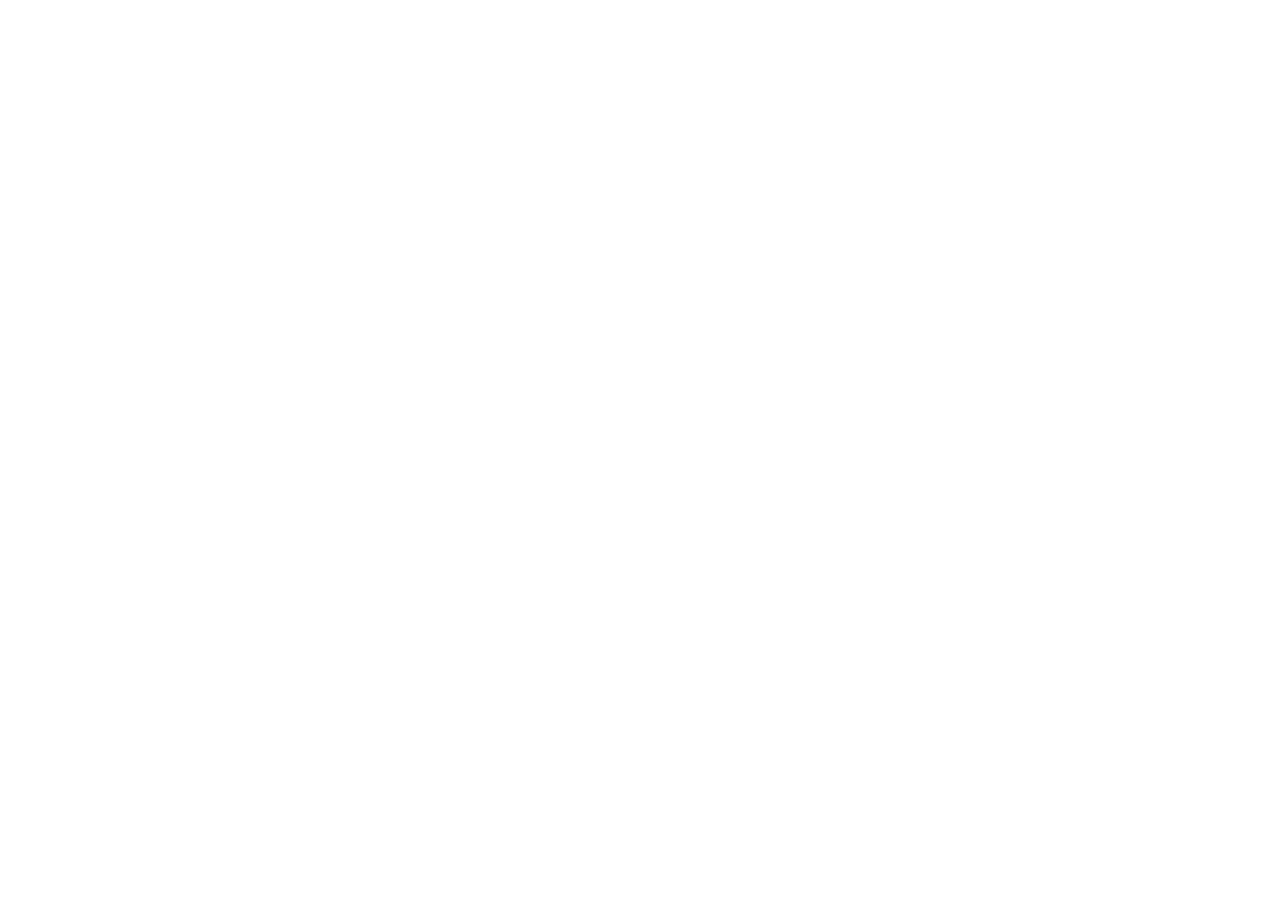
==== index.html @ e5041d4a "estrutura de pastas" ====
<!DOCTYPE html>
<html lang="pt-br">
<head>
    <meta charset="UTF-8">
    <meta http-equiv="X-UA-Compatible" content="IE=edge">
    <meta name="viewport" content="width=device-width, initial-scale=1.0">
    <title>Soul Music</title>
</head>
<body>
    
</body>
</html>
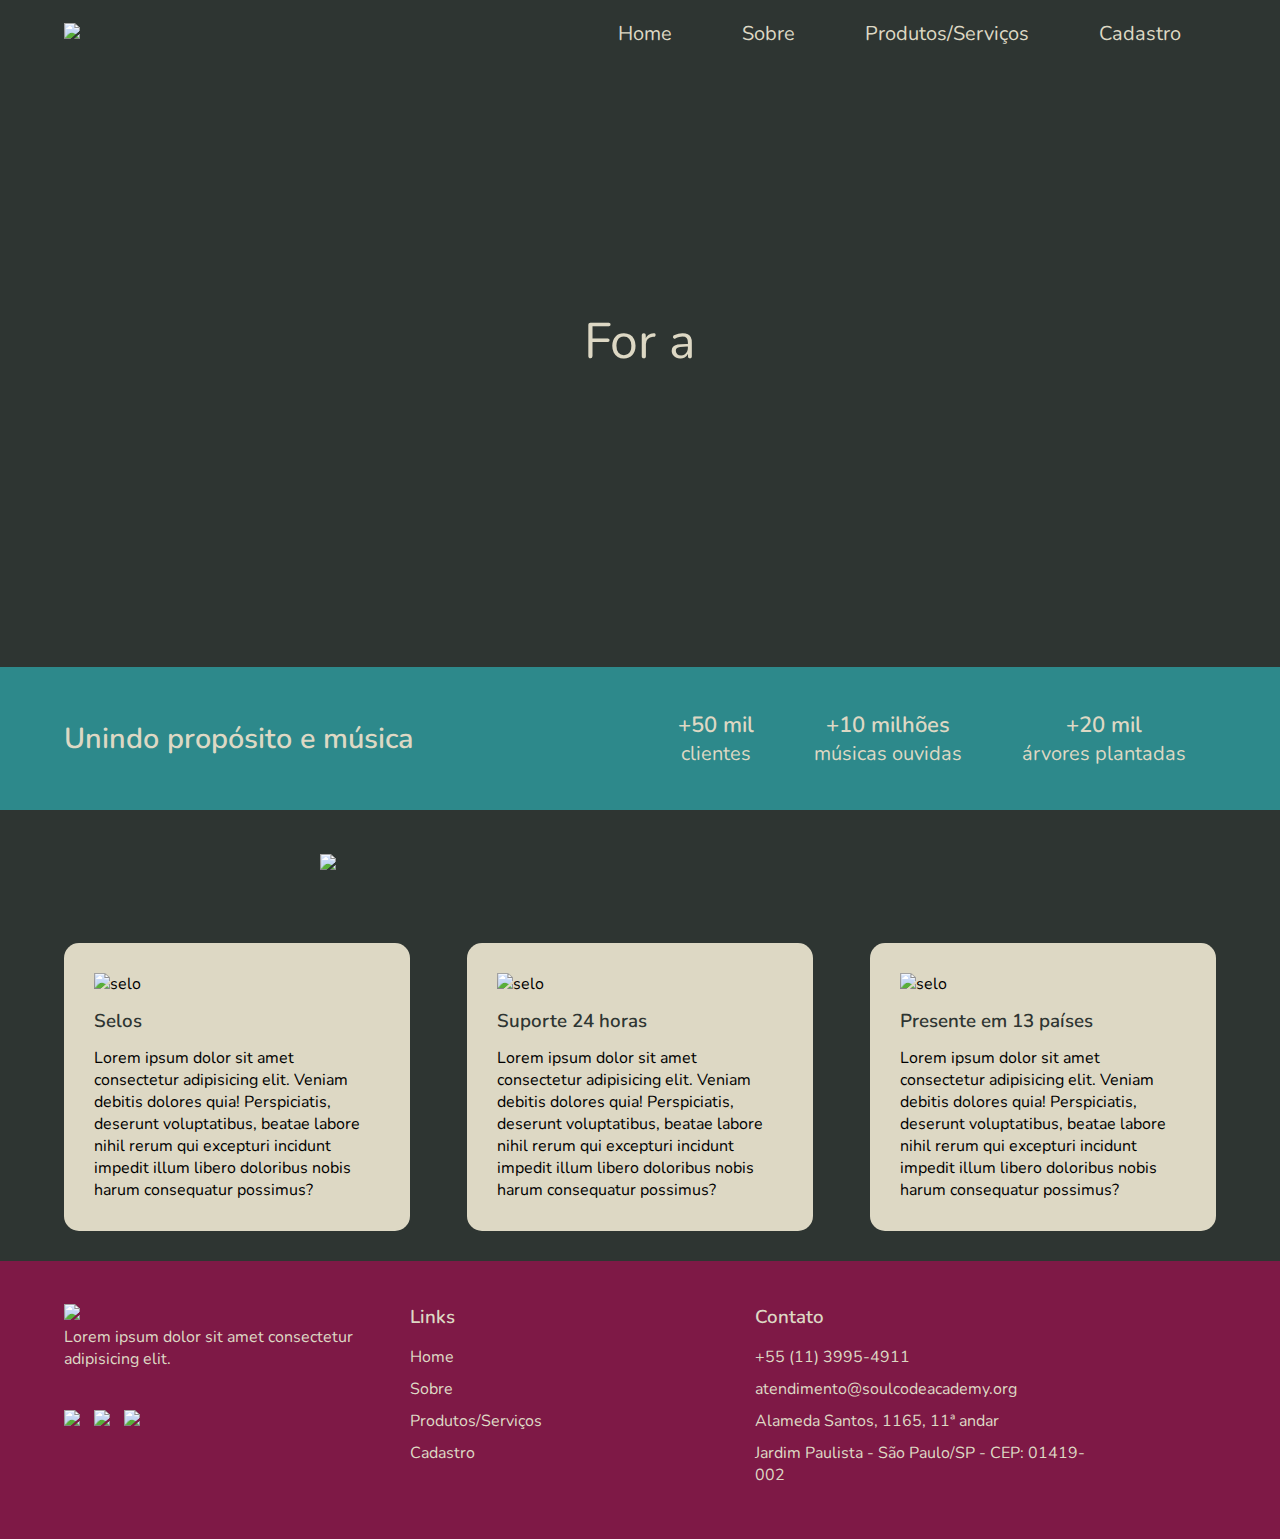
==== commit 8750efd0: "Página Inicial responsiva" ====
--- a/index.html
+++ b/index.html
@@ -4,9 +4,151 @@
     <meta charset="UTF-8">
     <meta http-equiv="X-UA-Compatible" content="IE=edge">
     <meta name="viewport" content="width=device-width, initial-scale=1.0">
+    <link rel="stylesheet" href="assets/style.css">
     <title>Soul Music</title>
 </head>
 <body>
-    
+    <div class="background">
+        <!--Header-->
+        <header>
+            <div class="container">
+                <nav>
+                    <div class="logo">
+                        <a href="index.html"><img src="images/Artboard5.png"></a>
+                    </div>
+                    <ul class="ul">
+                        <li><a href="#">Home</a></li>
+                        <li><a href="#">Sobre</a></li>
+                        <li><a href="#">Produtos/Serviços</a></li>
+                        <li><a href="#">Cadastro</a></li>
+                    </ul>
+                    <div class="menu-icon">
+                        <img src="images/icon.png"alt="icon-menu">
+                    </div>
+
+                </nav>
+            </div>
+
+        </header>
+         <!--End Header-->
+         <!--Main - Conteúdo Principal-->
+         <main>
+            <div class="main-banner">
+                <!--Main Text-->
+                <div class="main-text">
+                    <h1 id="text">For all times, music!</h1>
+                </div>
+                <!--End Main Text-->   
+            </div>        
+         </main>
+         <!--End Main-->
+    </div>
+   
+    <section class="resultados">
+        <!--Container-->
+        <div class="container">
+            <!--Results Container-->
+            <div class="resultados-text">
+                Unindo propósito e música
+            </div>
+            <!--End Results Container-->
+            <div class="resultados-numero">
+                <p>
+                    <span>+50 mil</span><br>
+                    clientes
+                </p>
+
+                <p>
+                    <span>+10 milhões</span><br>
+                    músicas ouvidas
+                </p>
+
+                <p>
+                    <span>+20 mil</span><br>
+                    árvores plantadas
+                </p>
+            </div>
+
+        </div>
+         <!--End Container-->
+
+    </section>
+    <!--End Results-->
+    <!--Marca SoulMusic-->
+    <section class="logomarca">
+        <div class="fundo-logo">
+            <img src="images/Artboard5.png">
+        </div>
+    <!-- End Marca SoulMusic-->
+    </section>
+    <!--Section Diferenciais-->
+    <div class="diferenciais">
+        <div class="container">
+            <div class="card">
+                <img src="images/estrela.png" alt="selo">
+                <h3 class="titulo">
+                    Selos
+                </h3>
+                <p>Lorem ipsum dolor sit amet consectetur adipisicing elit. 
+                    Veniam debitis dolores quia! Perspiciatis, deserunt voluptatibus, beatae labore nihil rerum qui excepturi incidunt impedit illum libero doloribus nobis harum consequatur possimus?</p>
+            </div>
+
+            <div class="card">
+                <img src="images/relogio.png" alt="selo">
+                <h3 class="titulo">
+                    Suporte 24 horas
+                </h3>
+                <p>Lorem ipsum dolor sit amet consectetur adipisicing elit. 
+                    Veniam debitis dolores quia! Perspiciatis, deserunt voluptatibus, beatae labore nihil rerum qui excepturi incidunt impedit illum libero doloribus nobis harum consequatur possimus?</p>
+            </div>
+
+            <div class="card">
+                <img src="images/globo2.png" alt="selo">
+                <h3 class="titulo">
+                    Presente em 13 países
+                </h3>
+                <p>Lorem ipsum dolor sit amet consectetur adipisicing elit. 
+                    Veniam debitis dolores quia! Perspiciatis, deserunt voluptatibus, beatae labore nihil rerum qui excepturi incidunt impedit illum libero doloribus nobis harum consequatur possimus?</p>
+            </div>
+        </div>
+    </div>
+    <footer>
+        <div class="container">
+            <ul>
+                <a href="index.html"><img class="logo" src="images/Artboard3.png"></a>
+                <p>Lorem ipsum dolor sit amet consectetur adipisicing elit. </p>
+                <div class="redes-sociais">
+                    <img src="images/linkedin.png">
+                    <img src="images/insta.png">
+                    <img src="images/globo.png">
+
+
+                </div>
+            </ul>
+            <ul>
+                <h3>Links</h3>
+                <li><a href="#">Home</a></li>
+                <li><a href="#">Sobre</a></li>
+                <li><a href="#">Produtos/Serviços</a></li>
+                <li><a href="#">Cadastro</a></li>
+            </ul>
+            <ul>
+                <h3>Contato</h3>
+                <li> 
+                    +55 (11) 3995-4911
+                </li>
+                <li> 
+                    atendimento@soulcodeacademy.org
+                </li>
+                <li> 
+                    Alameda Santos, 1165, 11ª andar
+                </li>
+                <li>
+                    Jardim Paulista - São Paulo/SP - CEP: 01419-002
+                </li>
+            </ul>
+        </div>
+    </footer>
+    <script src="scripts/script.js"></script> 
 </body>
 </html>--- a/assets/style.css
+++ b/assets/style.css
@@ -0,0 +1,327 @@
+@import url('https://fonts.googleapis.com/css2?family=Nunito:wght@300&display=swap');
+
+*{
+    margin: 0;
+    padding: 0;
+    box-sizing: border-box;
+    text-decoration: none;
+    
+   
+}
+
+body{
+    font-family: 'Nunito', sans-serif;
+    background: var(--space-crayola);
+
+}
+/*pseudo-classe - mais específica que a tag html, mãe de todos os elementos da nossa página, crio variáveis para serem utilizadas no meu css*/
+:root{
+    --space-crayola: #2E3532;
+    --dark-cyan: #2D898B;
+    --bone: #DDD8C4;
+    --pansy-purple: #7E1946;
+    --lilac-luster: #B08EA2;
+}
+
+.background{
+    background: var(--space-crayola);
+}
+/*classes reutilizáveis - delimitar o conteúdo do site*/
+.container{
+    max-width: 1440px;
+    padding: 0 5%;
+    margin: 0 auto;
+
+}
+section, footer{
+    padding: 2.7rem 0;
+
+}
+/*classes do site*/
+nav{
+    display: flex;
+    justify-content: space-between;
+    align-items: center;
+    padding: 20px 0;
+}
+
+/* -- Menu -- */
+.logo img{
+    width: 30%;
+}
+
+.ul{
+    display: flex;
+    align-items: center;
+    list-style: none;
+}
+
+.ul li{
+    margin: 0 35px;
+    font-size: 20px;
+}
+
+.ul li a{
+    color: var(--bone);
+}
+.menu-icon img{
+    width: 30px;
+    
+}
+.menu-icon{
+    display: none;
+    position: relative;
+    z-index: 10;
+
+}
+/* -- End Menu Icon -- */
+
+
+/* -- Responsive -- */
+@media(max-width: 720px){
+    .menu-icon{
+        display: block;
+    
+    }
+    .ul{
+        position: fixed;
+        background: var(--space-crayola);
+        top: 0;
+        width: 100%;
+        height: 100%;
+        left: 100%;
+        transition: 0.3s;
+        flex-direction: column;
+        justify-content: center;
+
+    }
+    .ul li{
+        font-size: 20px;
+        margin: 20px 0;
+        
+    }
+    .ul.ativo{
+        left: 0;
+    }
+   
+    .main-banner{
+        width: 100%;
+    }
+    .main-text{
+        width: 100%;
+        text-align: center;
+    }
+    .main-text h1{
+        font-size: 10px;
+    }
+    .resultados .container{
+        flex-direction: column;
+    }
+    .resultados .resultados-text,
+    .resultados .resultados-numero{
+        width: 100%;
+        text-align: center;
+    }
+    .resultados-numero{
+        margin-top: 30px;
+    } 
+    
+    .diferenciais .container{
+        flex-direction: column;
+
+    }
+    .diferenciais .container .card{
+        width: 100%;
+        margin-top: 2.7rem;
+    }
+    footer .container{
+        flex-direction: column;
+
+    }
+    footer .container ul{
+        width: 100%;
+        margin-bottom: 30px;
+    }
+   
+    
+}
+/* -- End Menu Icon -- */
+/* -- End Menu -- */
+
+/* -- Main -- */
+
+.main-banner{
+    background: url('../images/banner3.1.png') no-repeat center;
+    width: 100%;
+    height: 600px;
+}
+
+.main-text{
+    width: 80%;
+    margin-left: auto;
+    margin-right: auto;
+    padding-top: 15em;
+    padding-bottom: 0;
+    text-align: center;
+
+}
+
+.main-text h1{
+    overflow: hidden;
+    margin: 0 auto;
+    display: inline-block;
+    font-weight: normal;
+    color: var(--bone);
+    font-size: 50px;
+    
+
+    
+}
+.main-text h1:after{  
+    display: inline-block;
+    background-color: var(--bone);
+    margin-left: 2px;
+    height: 25px;
+    width: 4px;
+   
+}
+
+/* -- End Main -- */
+
+/* -- Section Results -- */
+.resultados{
+    background: var(--dark-cyan);
+}
+
+.resultados .container{
+    display: flex;
+    align-items: center;
+    justify-content: space-between;
+}
+
+.resultados .resultados-text{
+    color: var(--bone);
+    font-size: 1.8rem;
+    font-weight: 600;
+    width: 50%;
+
+}
+.resultados .resultados-numero{
+    display: flex;
+    align-items: center;
+    justify-content: center;
+    color: var(--bone);
+}
+.resultados .resultados-numero p{
+    text-align: center;
+    margin: 0 30px;
+    font-size: 20px;
+    
+}
+.resultados .resultados-numero span{
+    font-size: 22px;
+    font-weight: 600;
+    
+}
+/* -- Section Responsive -- */
+@media(max-width: 440px){
+    .main-text h1{
+        font-size: 30px;
+    }
+    .resultados .resultados-numero{
+        flex-direction: column;
+    }
+   
+}
+/* -- End Section Results -- */
+/* -- Diferenciais -- */
+.diferenciais .container{
+    display: flex;
+    justify-content: space-between;
+    margin: 30px auto;
+    background: var(--space-crayola);
+}
+
+.diferenciais .card{
+    width: 30%;
+    padding: 30px;
+    border-radius: 15px;
+    cursor: pointer;
+    background: var(--bone);
+    transition: 0.3s;
+}
+.diferenciais .card:hover{
+    background: var(--lilac-luster);
+    box-shadow: 0px 3px 22px 8px #B08EA2;
+}
+
+.diferenciais .card img{
+    width: 60px;
+    
+}
+.diferenciais .card .titulo{
+    margin: 13px 0;
+    font-weight: 600;
+    color: var(--space-crayola);
+
+
+}
+/* -- End Diferenciais -- */
+
+/* -- Marca Soul Music --*/
+.fundo-logo img{
+    width: 50%;
+    display: flex;
+    margin: auto;
+   
+
+    
+}
+
+
+
+
+/* -- End Marca Soul Music --*/
+
+/* -- Footer -- */
+footer{
+    background: var(--pansy-purple);
+}
+
+footer .container{
+    display: flex;
+    color: var(--bone);
+}
+footer .container ul{
+    width: 30%;
+}
+
+footer .container h3{
+    margin-bottom: 16px;
+    font-weight: 600;
+}
+
+footer .container .redes-sociais img{
+    margin-right: 10px;
+
+}
+footer .container ul > p{
+    margin-bottom: 40px;
+    
+
+}
+footer .container li{
+    margin: 10px 0;
+    list-style: none;
+
+}
+
+footer .container a{
+    color: var(--bone);
+}
+
+footer .container img.logo{
+    width: 30%;
+}
+
+/* -- End Footer -- */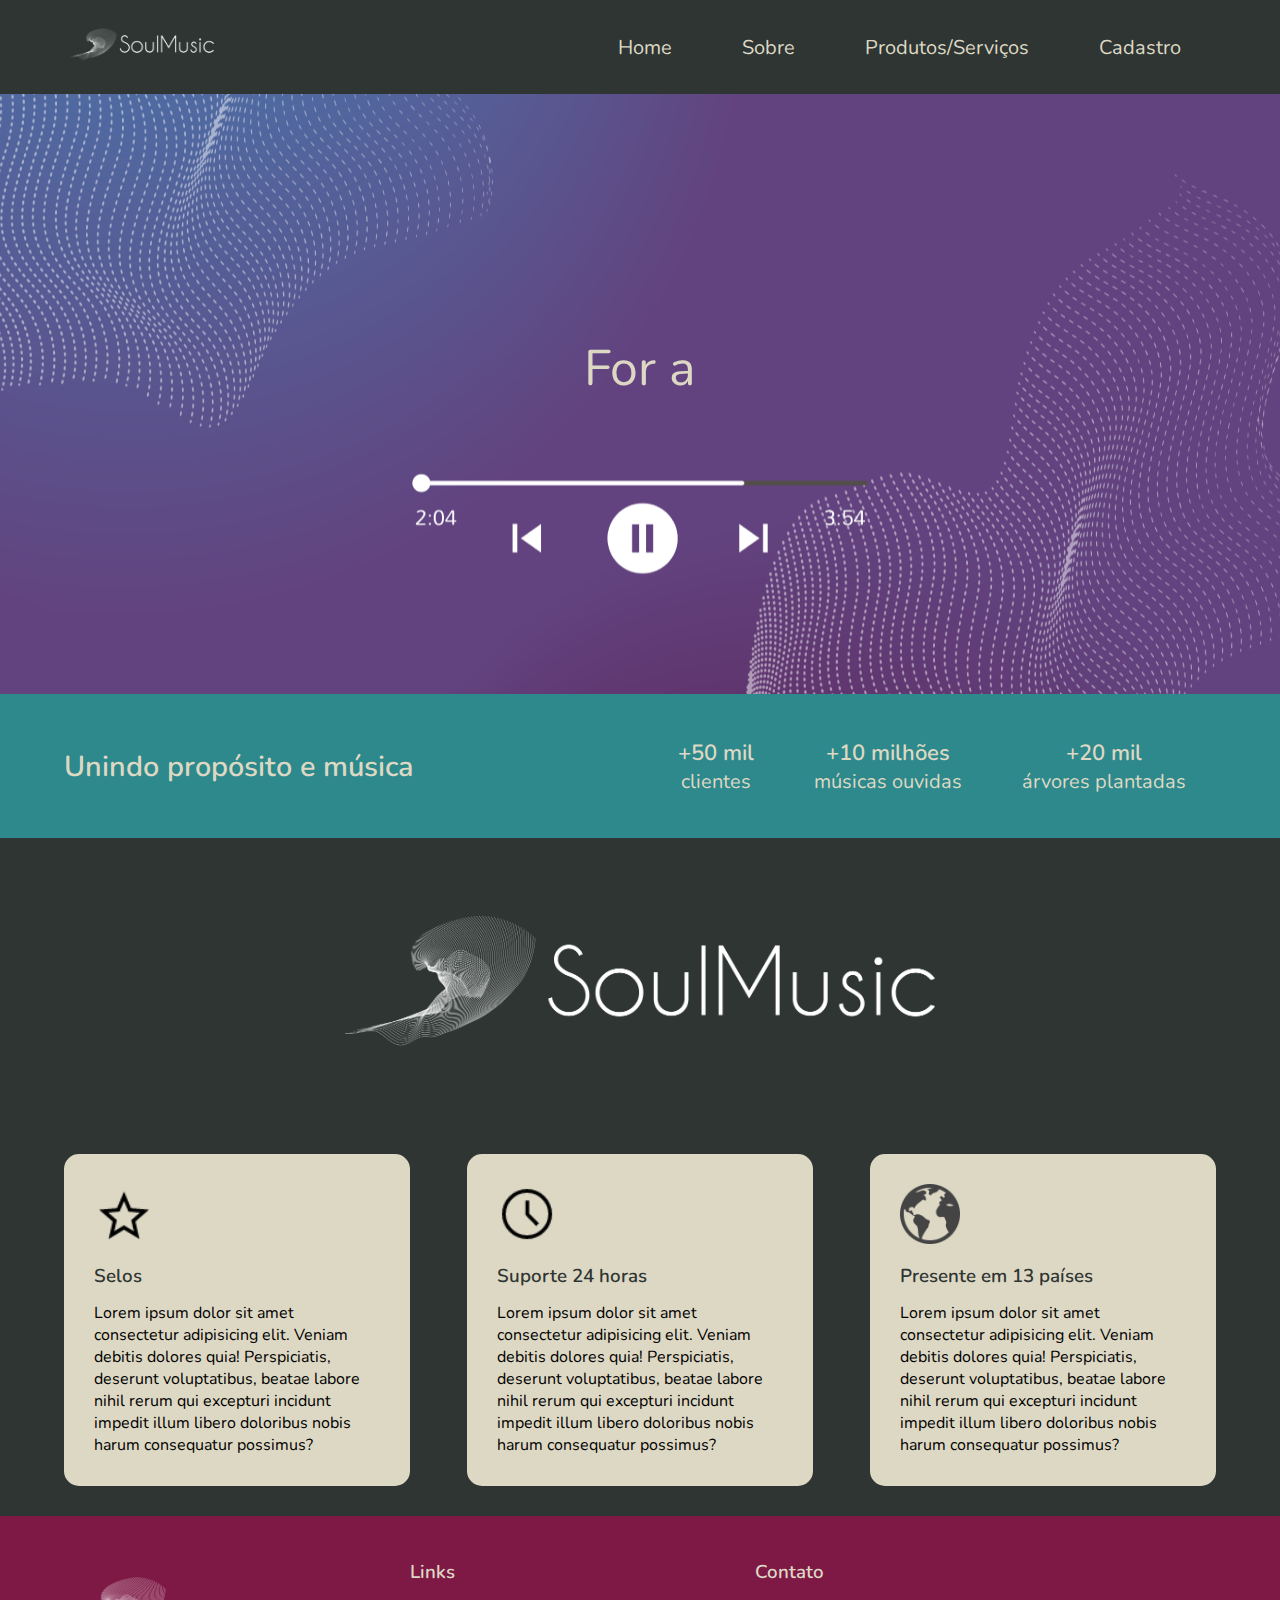
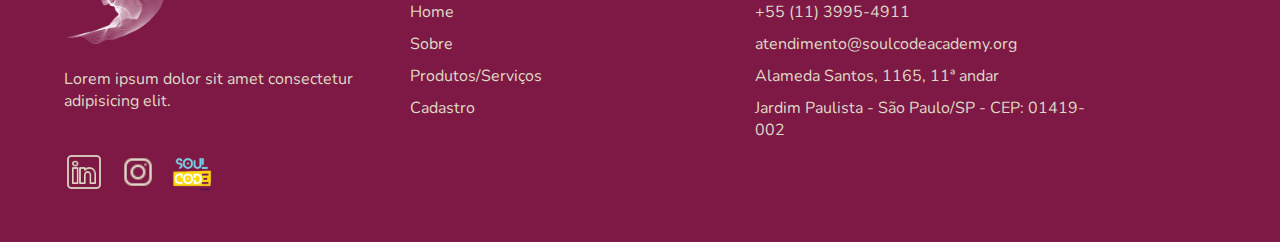
==== commit 30dfab2a: "links, sobre, produtos" ====
--- a/index.html
+++ b/index.html
@@ -17,10 +17,10 @@
                         <a href="index.html"><img src="images/Artboard5.png"></a>
                     </div>
                     <ul class="ul">
-                        <li><a href="#">Home</a></li>
-                        <li><a href="#">Sobre</a></li>
-                        <li><a href="#">Produtos/Serviços</a></li>
-                        <li><a href="#">Cadastro</a></li>
+                        <li><a href="index.html">Home</a></li>
+                        <li><a href="about.html">Sobre</a></li>
+                        <li><a href="product.html">Produtos/Serviços</a></li>
+                        <li><a href="register.html">Cadastro</a></li>
                     </ul>
                     <div class="menu-icon">
                         <img src="images/icon.png"alt="icon-menu">
@@ -31,6 +31,7 @@
 
         </header>
          <!--End Header-->
+
          <!--Main - Conteúdo Principal-->
          <main>
             <div class="main-banner">
@@ -127,10 +128,10 @@
             </ul>
             <ul>
                 <h3>Links</h3>
-                <li><a href="#">Home</a></li>
-                <li><a href="#">Sobre</a></li>
-                <li><a href="#">Produtos/Serviços</a></li>
-                <li><a href="#">Cadastro</a></li>
+                <li><a href="index.html">Home</a></li>
+                <li><a href="about.html">Sobre</a></li>
+                <li><a href="product.html">Produtos/Serviços</a></li>
+                <li><a href="register.html">Cadastro</a></li>
             </ul>
             <ul>
                 <h3>Contato</h3>
--- a/assets/style.css
+++ b/assets/style.css
@@ -28,7 +28,7 @@
 }
 /*classes reutilizáveis - delimitar o conteúdo do site*/
 .container{
-    max-width: 1440px;
+    max-width: 2000px;
     padding: 0 5%;
     margin: 0 auto;
 
@@ -303,6 +303,7 @@
 
 footer .container .redes-sociais img{
     margin-right: 10px;
+    width: 40px;
 
 }
 footer .container ul > p{
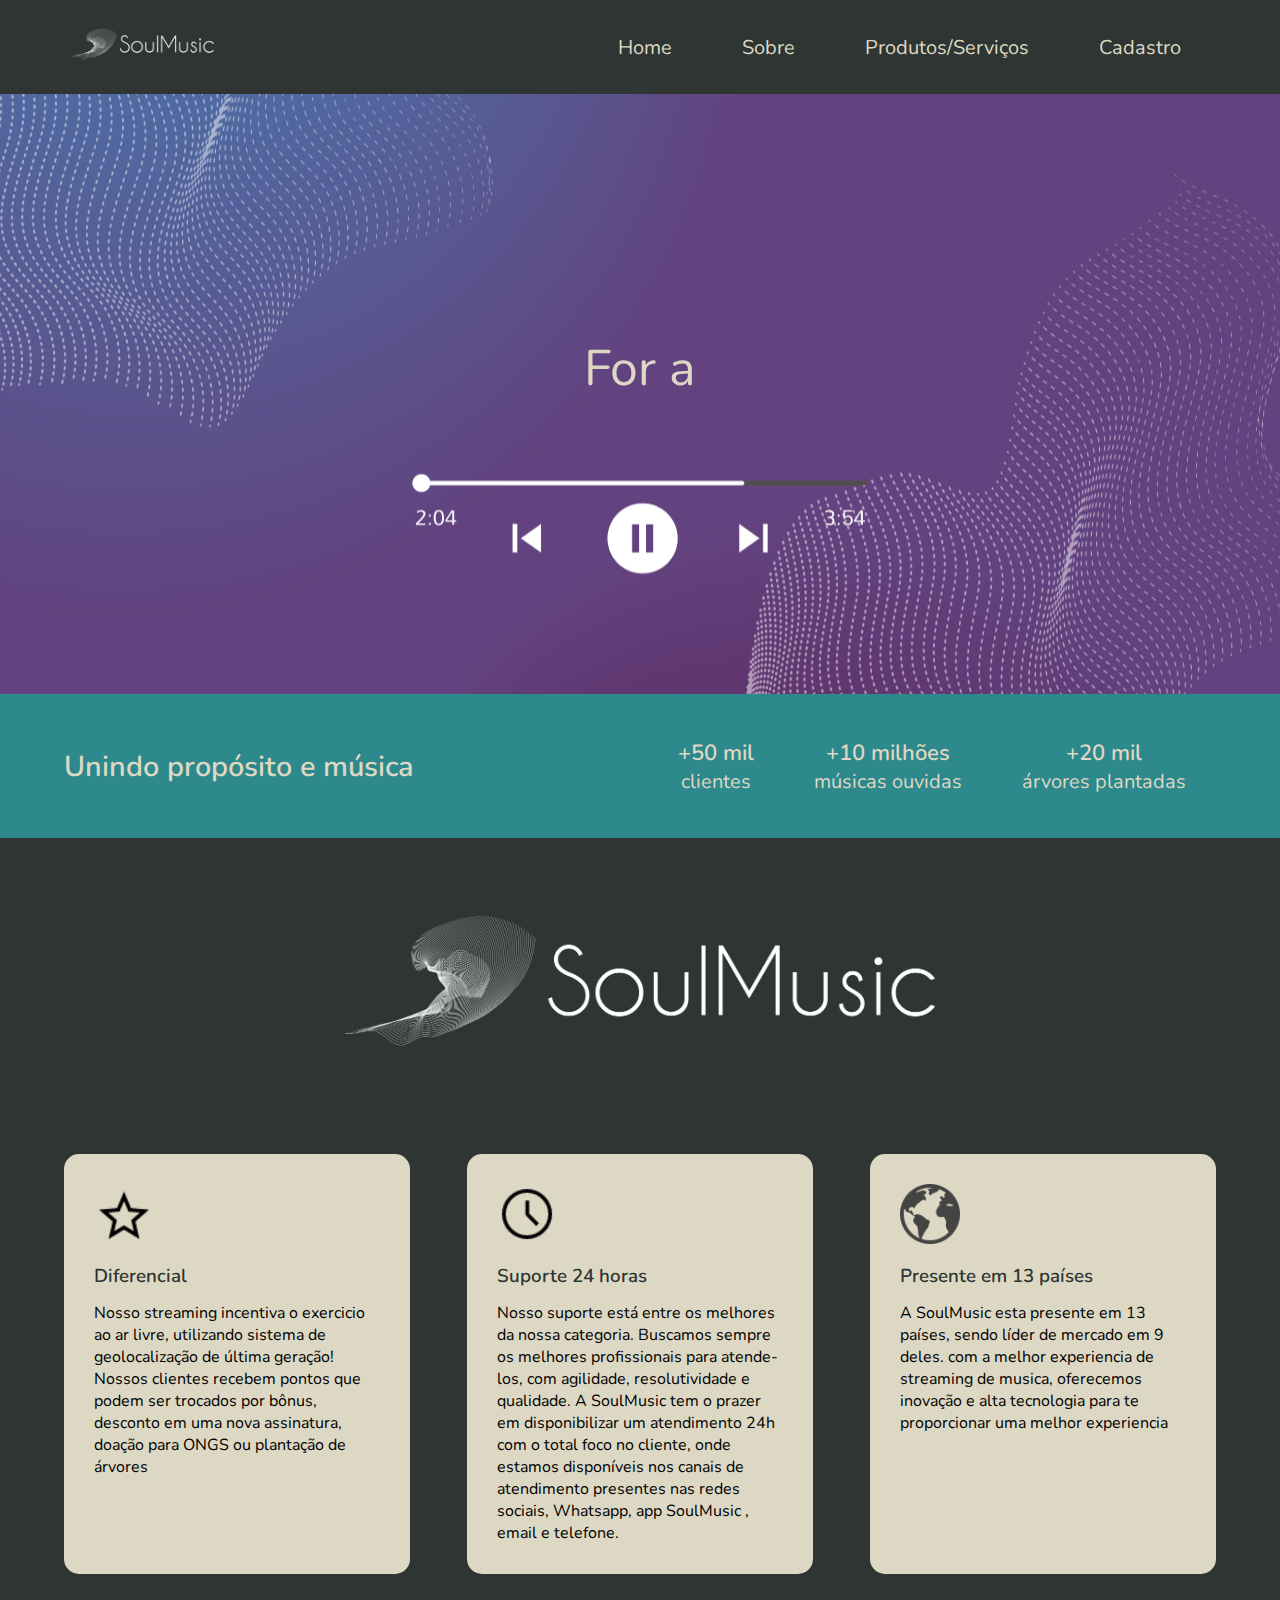
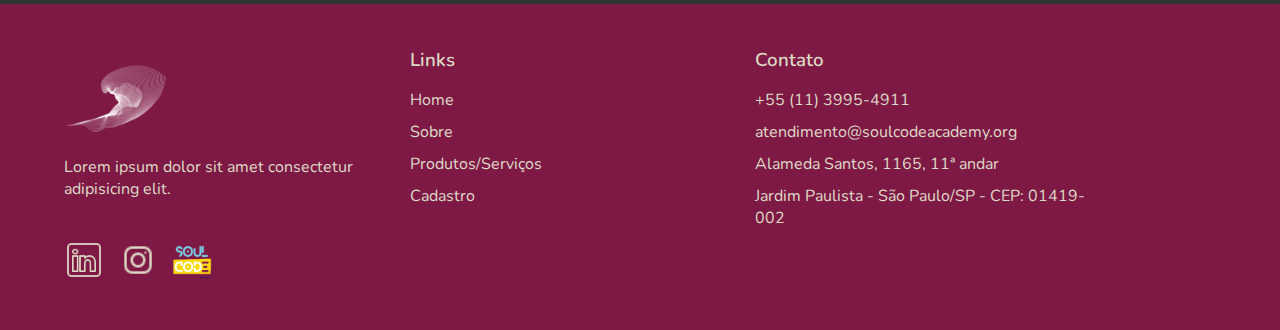
==== commit 29c9abc5: "up cards" ====
--- a/index.html
+++ b/index.html
@@ -88,10 +88,9 @@
             <div class="card">
                 <img src="images/estrela.png" alt="selo">
                 <h3 class="titulo">
-                    Selos
+                    Diferencial
                 </h3>
-                <p>Lorem ipsum dolor sit amet consectetur adipisicing elit. 
-                    Veniam debitis dolores quia! Perspiciatis, deserunt voluptatibus, beatae labore nihil rerum qui excepturi incidunt impedit illum libero doloribus nobis harum consequatur possimus?</p>
+                <p>Nosso streaming incentiva o exercicio ao ar livre, utilizando sistema de geolocalização de última geração! Nossos clientes recebem pontos  que podem ser trocados por bônus, desconto em uma nova assinatura, doação para ONGS ou plantação de árvores</p>
             </div>
 
             <div class="card">
@@ -99,8 +98,8 @@
                 <h3 class="titulo">
                     Suporte 24 horas
                 </h3>
-                <p>Lorem ipsum dolor sit amet consectetur adipisicing elit. 
-                    Veniam debitis dolores quia! Perspiciatis, deserunt voluptatibus, beatae labore nihil rerum qui excepturi incidunt impedit illum libero doloribus nobis harum consequatur possimus?</p>
+                <p>Nosso suporte está entre os melhores da nossa categoria. Buscamos sempre os melhores profissionais para atende-los, com agilidade, resolutividade e qualidade. 
+                    A SoulMusic tem o prazer em disponibilizar um atendimento 24h com o total foco no cliente, onde estamos disponíveis nos canais de atendimento presentes nas redes sociais, Whatsapp, app SoulMusic , email e telefone.</p>
             </div>
 
             <div class="card">
@@ -108,8 +107,8 @@
                 <h3 class="titulo">
                     Presente em 13 países
                 </h3>
-                <p>Lorem ipsum dolor sit amet consectetur adipisicing elit. 
-                    Veniam debitis dolores quia! Perspiciatis, deserunt voluptatibus, beatae labore nihil rerum qui excepturi incidunt impedit illum libero doloribus nobis harum consequatur possimus?</p>
+                <p>A SoulMusic esta presente em 13 países, sendo líder de mercado em 9 deles. 
+                    com a melhor experiencia de streaming de musica, oferecemos inovação e alta tecnologia para te proporcionar uma melhor experiencia</p>
             </div>
         </div>
     </div>
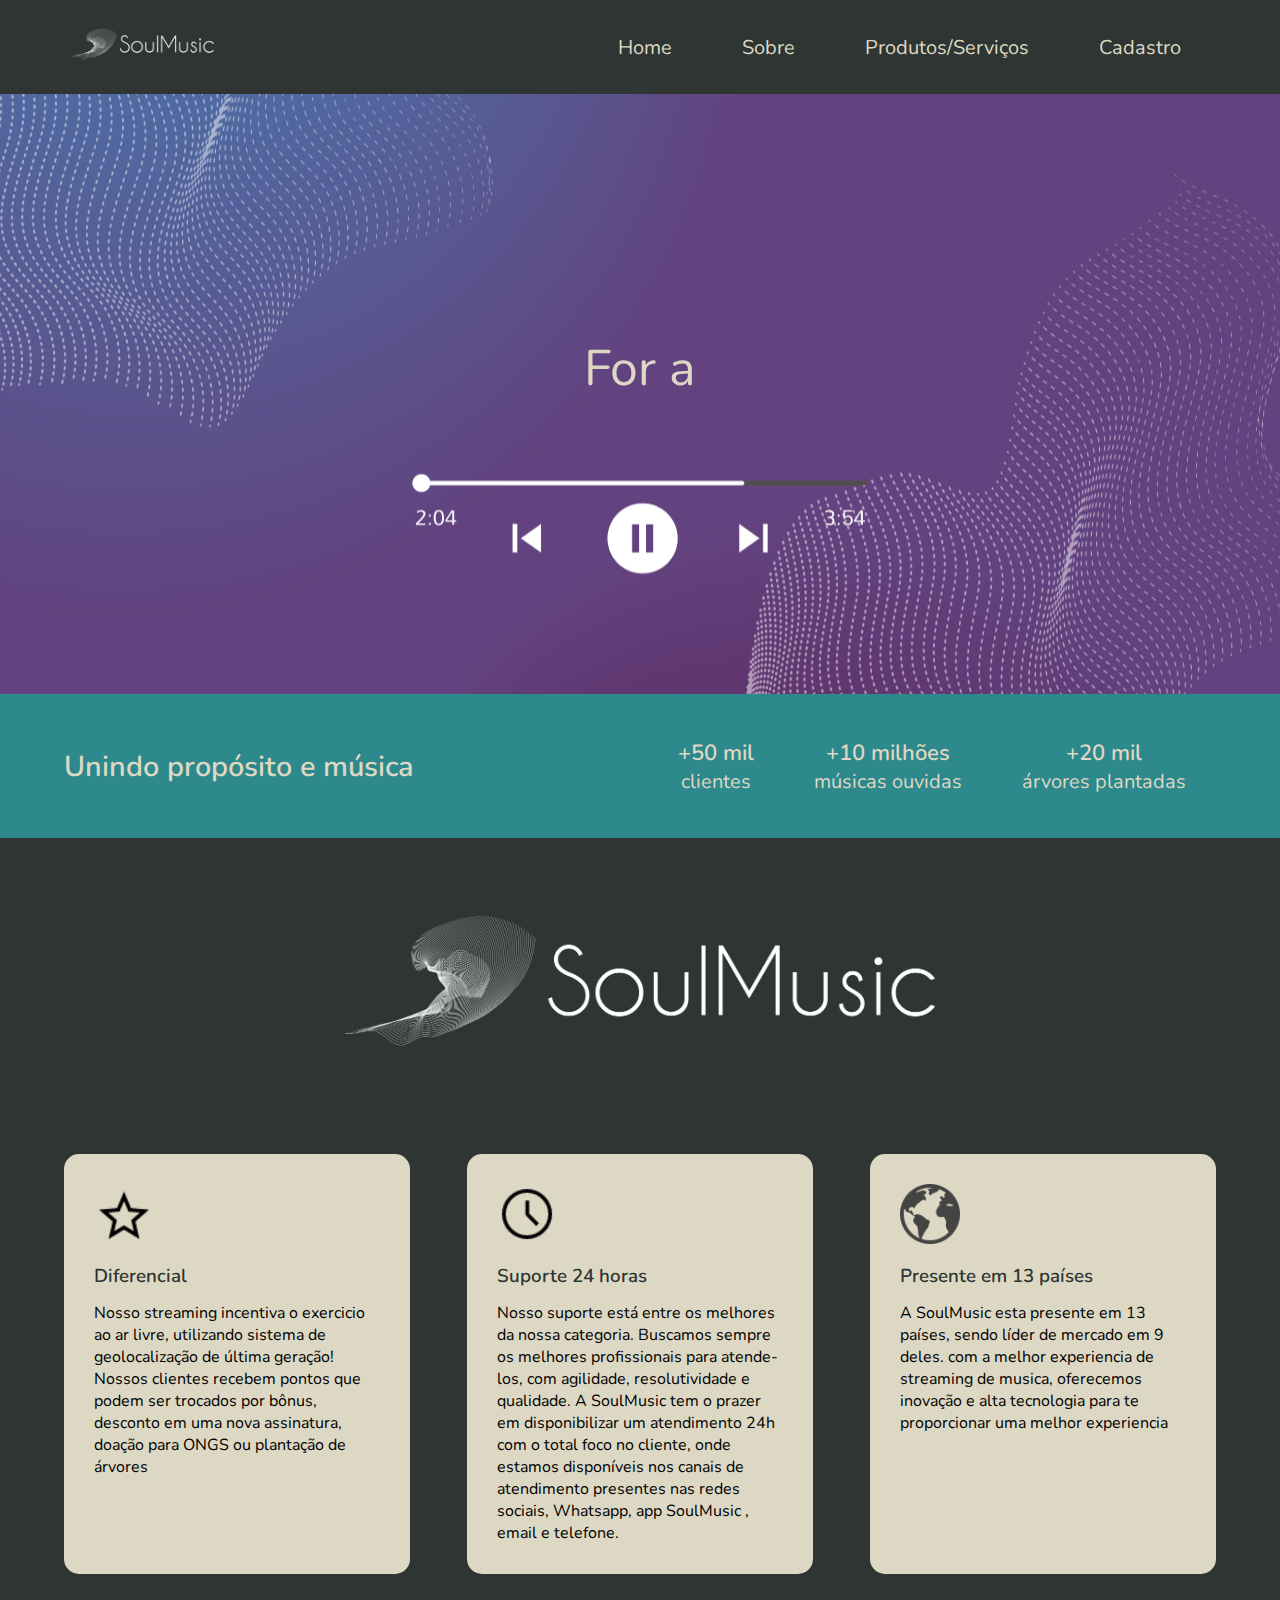
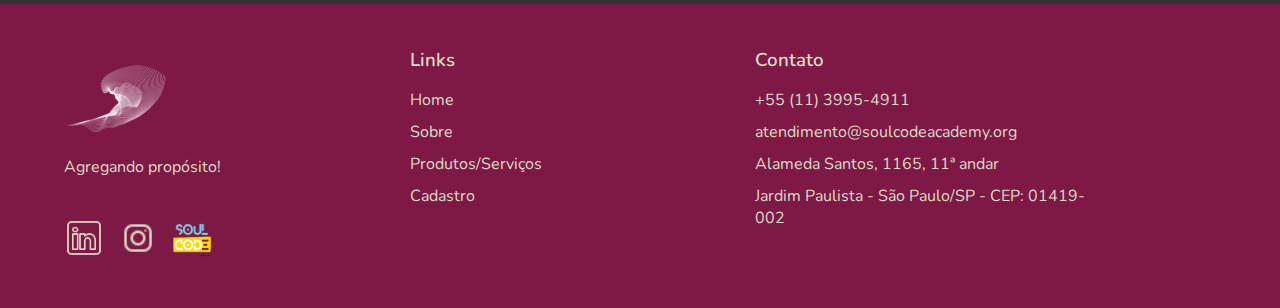
==== commit 55d64139: "atualizações" ====
--- a/index.html
+++ b/index.html
@@ -116,11 +116,11 @@
         <div class="container">
             <ul>
                 <a href="index.html"><img class="logo" src="images/Artboard3.png"></a>
-                <p>Lorem ipsum dolor sit amet consectetur adipisicing elit. </p>
+                <p>Agregando propósito! </p>
                 <div class="redes-sociais">
-                    <img src="images/linkedin.png">
-                    <img src="images/insta.png">
-                    <img src="images/globo.png">
+                    <a a href="https://www.linkedin.com/company/soulcodeacademy/mycompany/"><img src="images/linkedin.png"></a>
+                    <a a href="https://www.instagram.com/soulcodeacademy/"><img src="images/insta.png"></a>
+                    <a a href="https://soulcodeacademy.org/"><img src="images/globo.png"></a>
 
 
                 </div>
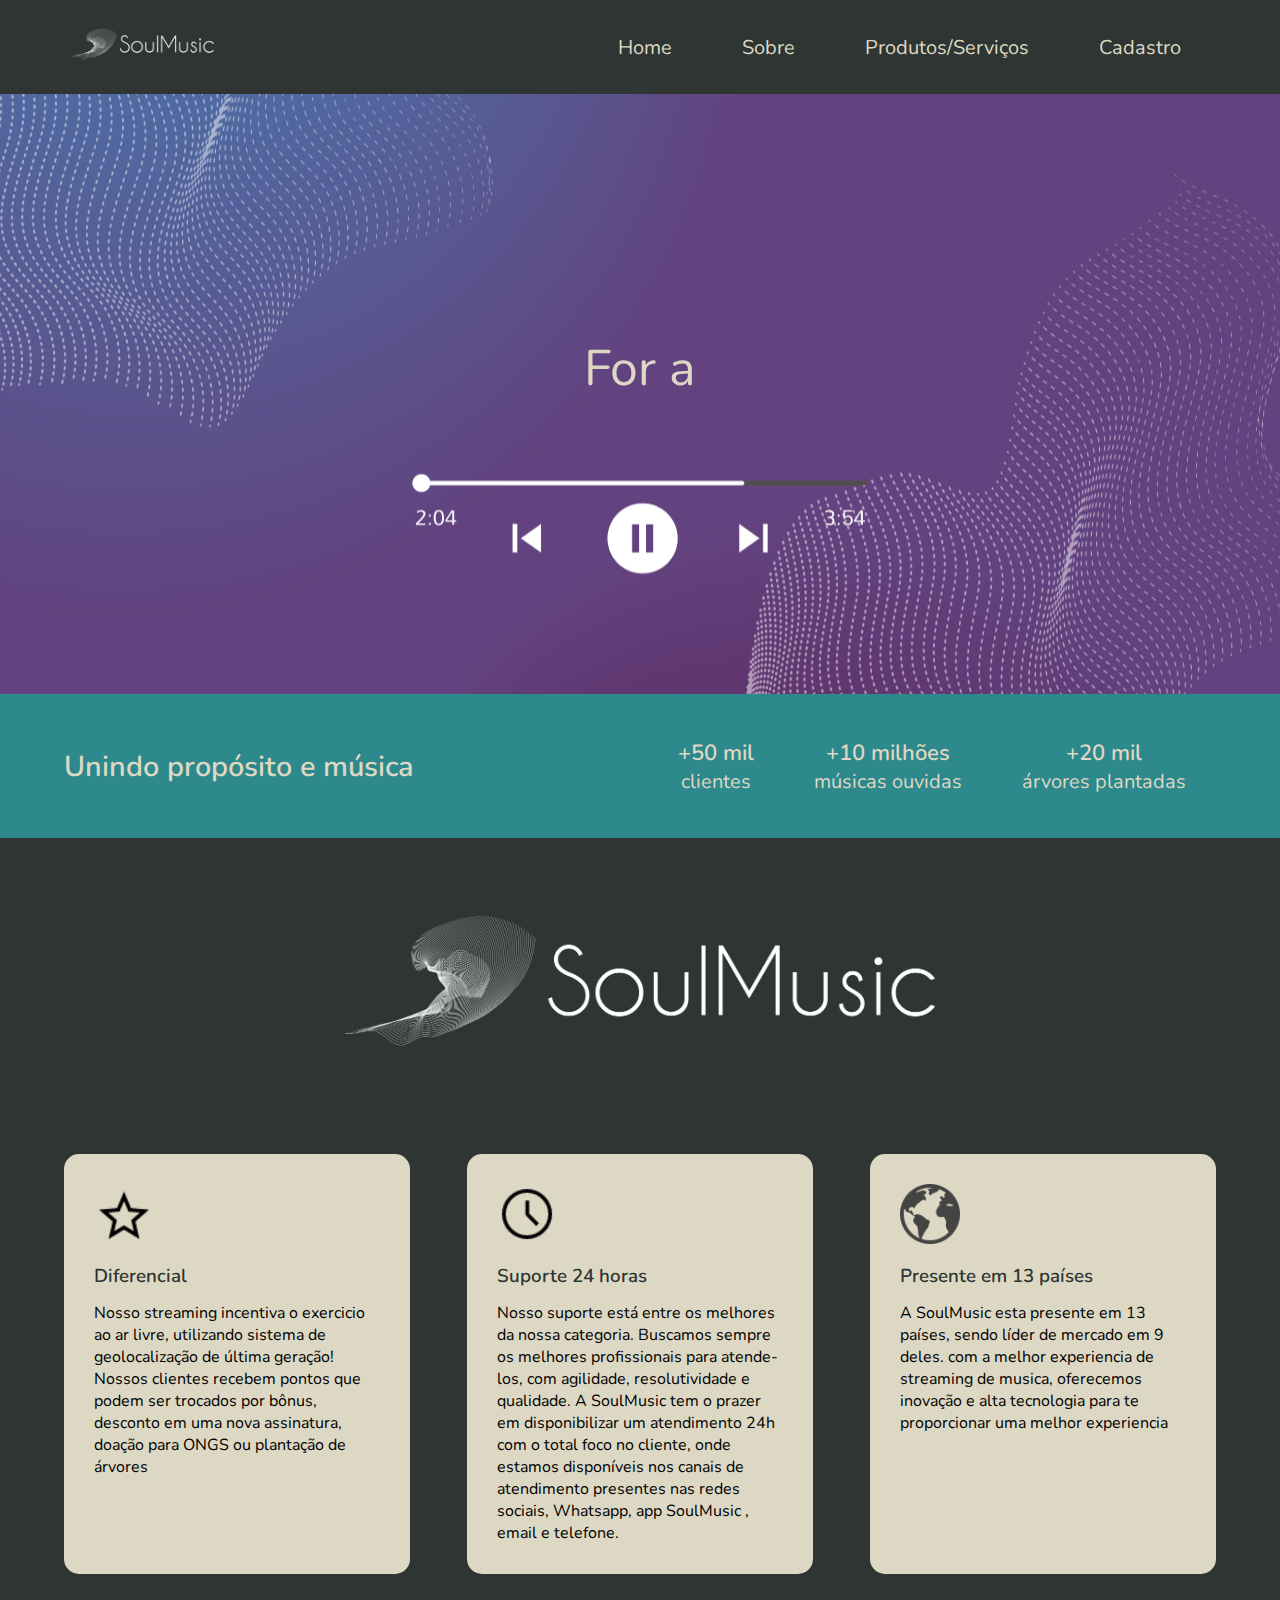
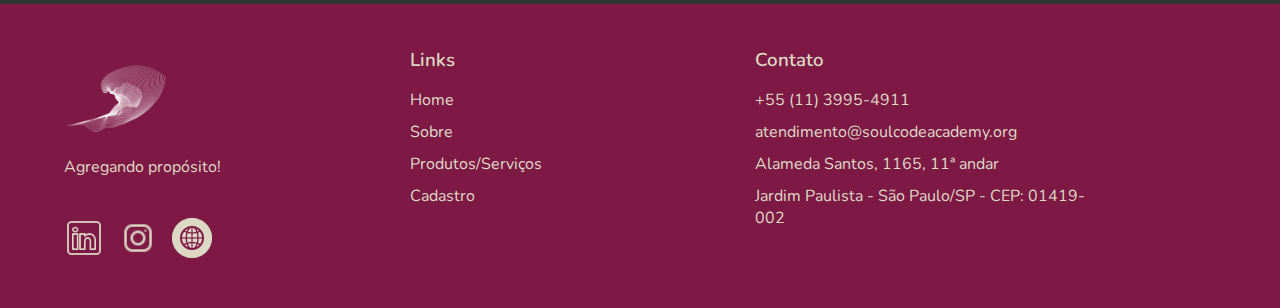
==== commit 96bf5581: "update" ====
--- a/index.html
+++ b/index.html
@@ -120,7 +120,7 @@
                 <div class="redes-sociais">
                     <a a href="https://www.linkedin.com/company/soulcodeacademy/mycompany/"><img src="images/linkedin.png"></a>
                     <a a href="https://www.instagram.com/soulcodeacademy/"><img src="images/insta.png"></a>
-                    <a a href="https://soulcodeacademy.org/"><img src="images/globo.png"></a>
+                    <a a href="https://soulcodeacademy.org/"><img src="images/globo1.png"></a>
 
 
                 </div>
